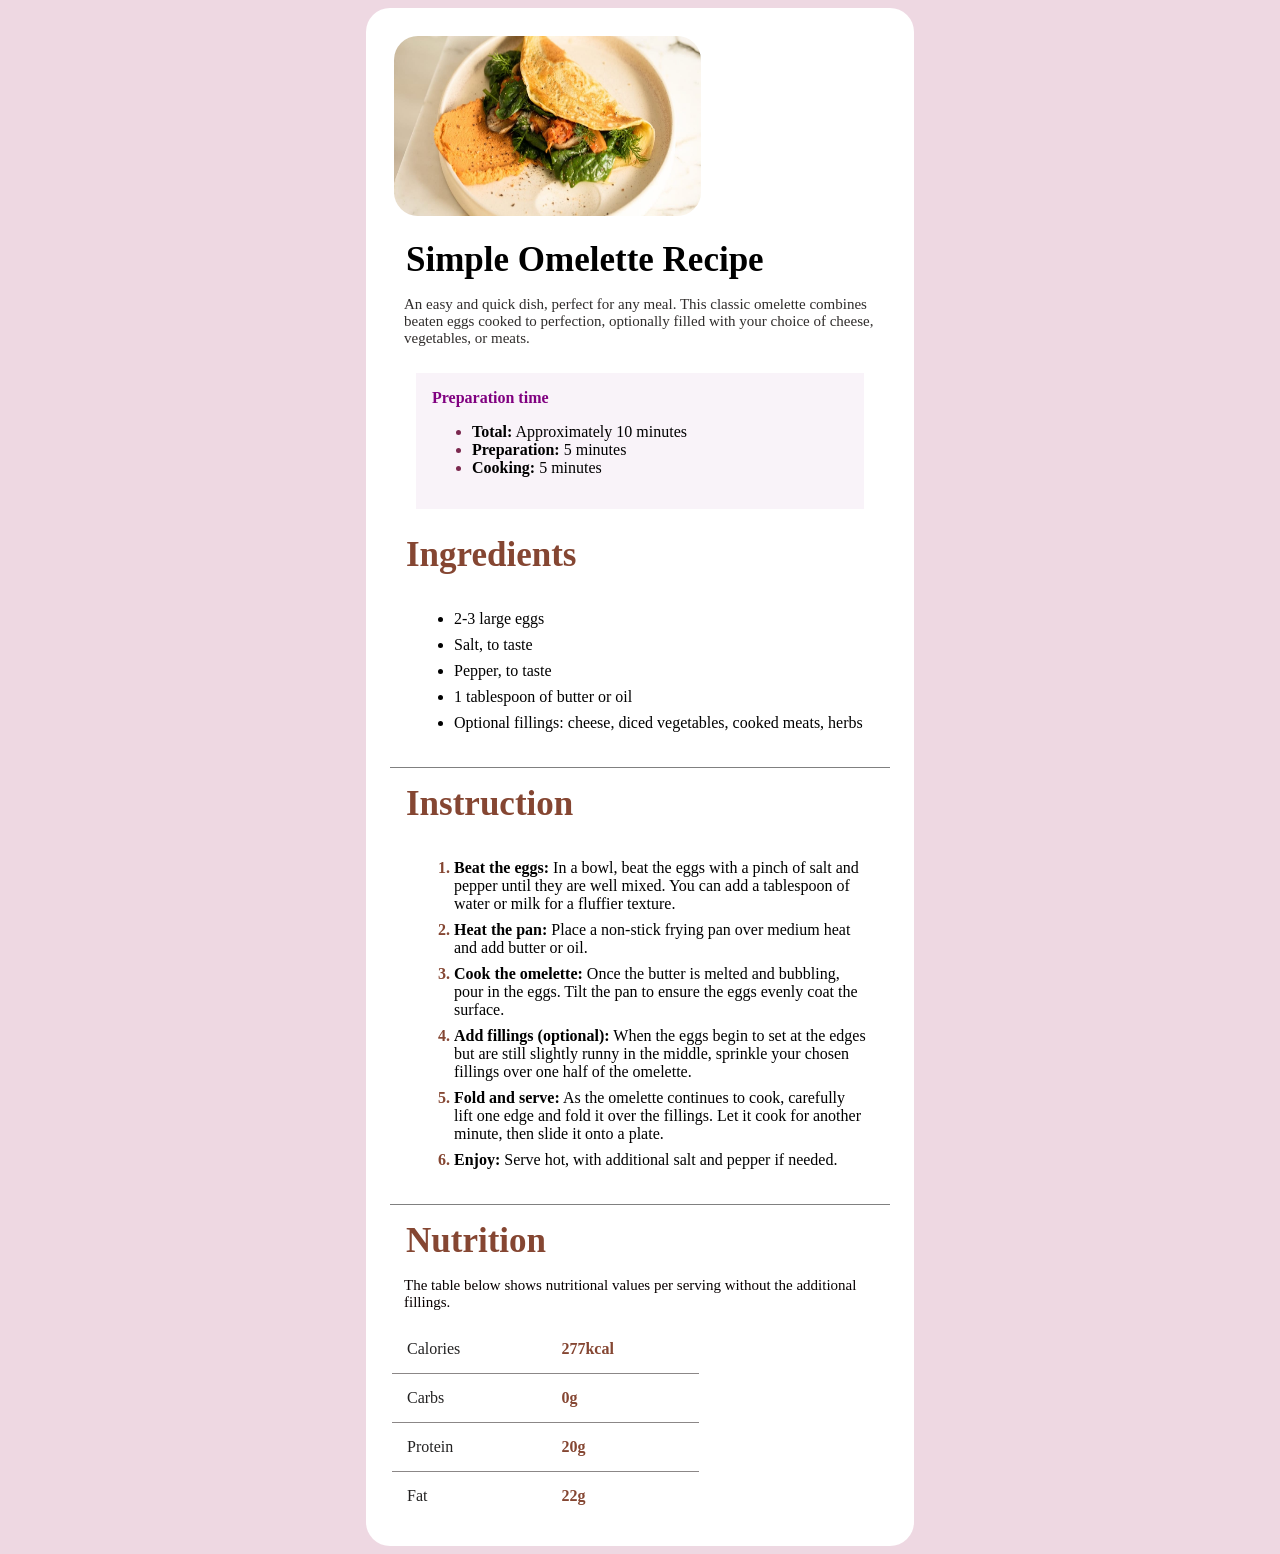
==== Reciepe Page/index.html @ 0fbe79b3 "first commit" ====
<!DOCTYPE html>
<html lang="en">

<head>
    <meta charset="UTF-8">
    <meta name="viewport" content="width=device-width, initial-scale=1.0">
    <title>Document</title>
    <link rel="stylesheet" href="style.css">
</head>

<body>
    <div class="card">
        <div class="image">
            <img src="image-omelette.jpeg" alt="">
        </div>
        <div class="content">
            Simple Omelette Recipe
        </div>
        <div class="line">
            An easy and quick dish, perfect for any meal. This classic omelette combines beaten eggs cooked to
            perfection, optionally filled with your choice of cheese, vegetables, or meats.</div>
        <div class="line1">
            Preparation time
            <ul>
                <li><b> Total:</b> Approximately 10 minutes</li>
                <li> <b>Preparation: </b> 5 minutes</li>
                <li> <b>Cooking:</b> 5 minutes</li>
            </ul>
        </div>
        <div class="line2">
            Ingredients
            <ul>
                <li>2-3 large eggs</li>
                <li>Salt, to taste </li>
                <li>Pepper, to taste</li>
                <li>1 tablespoon of butter or oil</li>
                <li> Optional fillings: cheese, diced vegetables, cooked meats, herbs</li>
            </ul>

        </div>
        <hr color="gray" size="1px">
        <div class="line2">
            Instruction
            <ol>
                <li><b>Beat the eggs:</b> In a bowl, beat the eggs with a pinch of salt and pepper until they are well
                    mixed. You can add a tablespoon of water or milk for a fluffier texture. </li>
                <li><b>Heat the pan:</b> Place a non-stick frying pan over medium heat and add butter or oil. </li>
                <li><b>Cook the omelette:</b> Once the butter is melted and bubbling, pour in the eggs. Tilt the pan to
                    ensure the eggs evenly coat the surface.</li>
                <li><b>Add fillings (optional):</b> When the eggs begin to set at the edges but are still slightly runny
                    in the middle, sprinkle your chosen fillings over one half of the omelette.</li>
                <li><b>Fold and serve:</b> As the omelette continues to cook, carefully lift one edge and fold it over
                    the fillings. Let it cook for another minute, then slide it onto a plate.</li>
                <li><b>Enjoy:</b> Serve hot, with additional salt and pepper if needed.</li>
            </ol>
        </div>
        <hr color="gray" size="1px">
        <div class="line2">
            Nutrition</div>
        <div class="line3">The table below shows nutritional values per serving without the additional fillings.</div>
        <table>
            <tr>
                <td> Calories </td>
                <td style="color:  hsl(14, 45%, 36%); font-weight: bold;">277kcal </td>
            </tr>
            <tr>
                <td> Carbs</td>
                <td style="color:  hsl(14, 45%, 36%);font-weight: bold;">0g </td>
            </tr>
            <tr>
                <td> Protein </td>
                <td style="color:  hsl(14, 45%, 36%);font-weight: bold;">20g </td>
            </tr>
            <tr>
                <td> Fat</td>
                <td style="color: hsl(14, 45%, 36%);font-weight: bold;">22g </td>
            </tr>

        </table>

    </div>
</body>

</html>
---- Reciepe Page/style.css ----
body {
    background-color: rgb(238, 216, 226);
    display: flex;

}

.card {
    background-color: white;
    margin: auto;
    padding: 24px;
    border-radius: 24px;
    height: auto;
    max-width: 500px;

}

.image {
    padding: 4px;
}

.image img {
    border-radius: 24px;
    width: 24vw;
    height: 20vh;
}

.content {
    font-size: 35px;
    font-weight: bold;
    margin: 16px;
}

.line {
    color: hsl(24, 5%, 18%);
    font-size: 15px;
    margin: 14px;
}

.line1 {
    color: purple;
    margin: 26px;
    padding: 16px;
    background-color: rgb(249, 243, 249);
    font-weight: bold;

}

.line1 li {
    color: black;
    font-weight: normal;
}

.line1 li::marker {
    color: hsl(332, 51%, 32%)
}

.line2 {
    color: hsl(14, 45%, 36%);
    font-weight: bold;
    font-size: 35px;
    margin: 16px;
    font-weight: bold;

}

.line2 li {
    font-weight: normal;
    color: black;
    font-size: 16px;
    margin: 8px;
}

.line2 ol ::marker {
    color: hsl(14, 45%, 36%);
    font-weight: bold;
}

.line3 {
    color: rgb(8, 0, 0);
    font-size: 15px;
    margin: 14px;
}

table {
    width: 24vw;
    border-collapse: collapse;
    margin: 2px;
}

td {
    color: rgb(35, 34, 34);
    padding: 15px;
}

tr {
    border-bottom: 1px solid rgb(139, 135, 135);
}

tr:last-child {
    border-bottom: none;
}
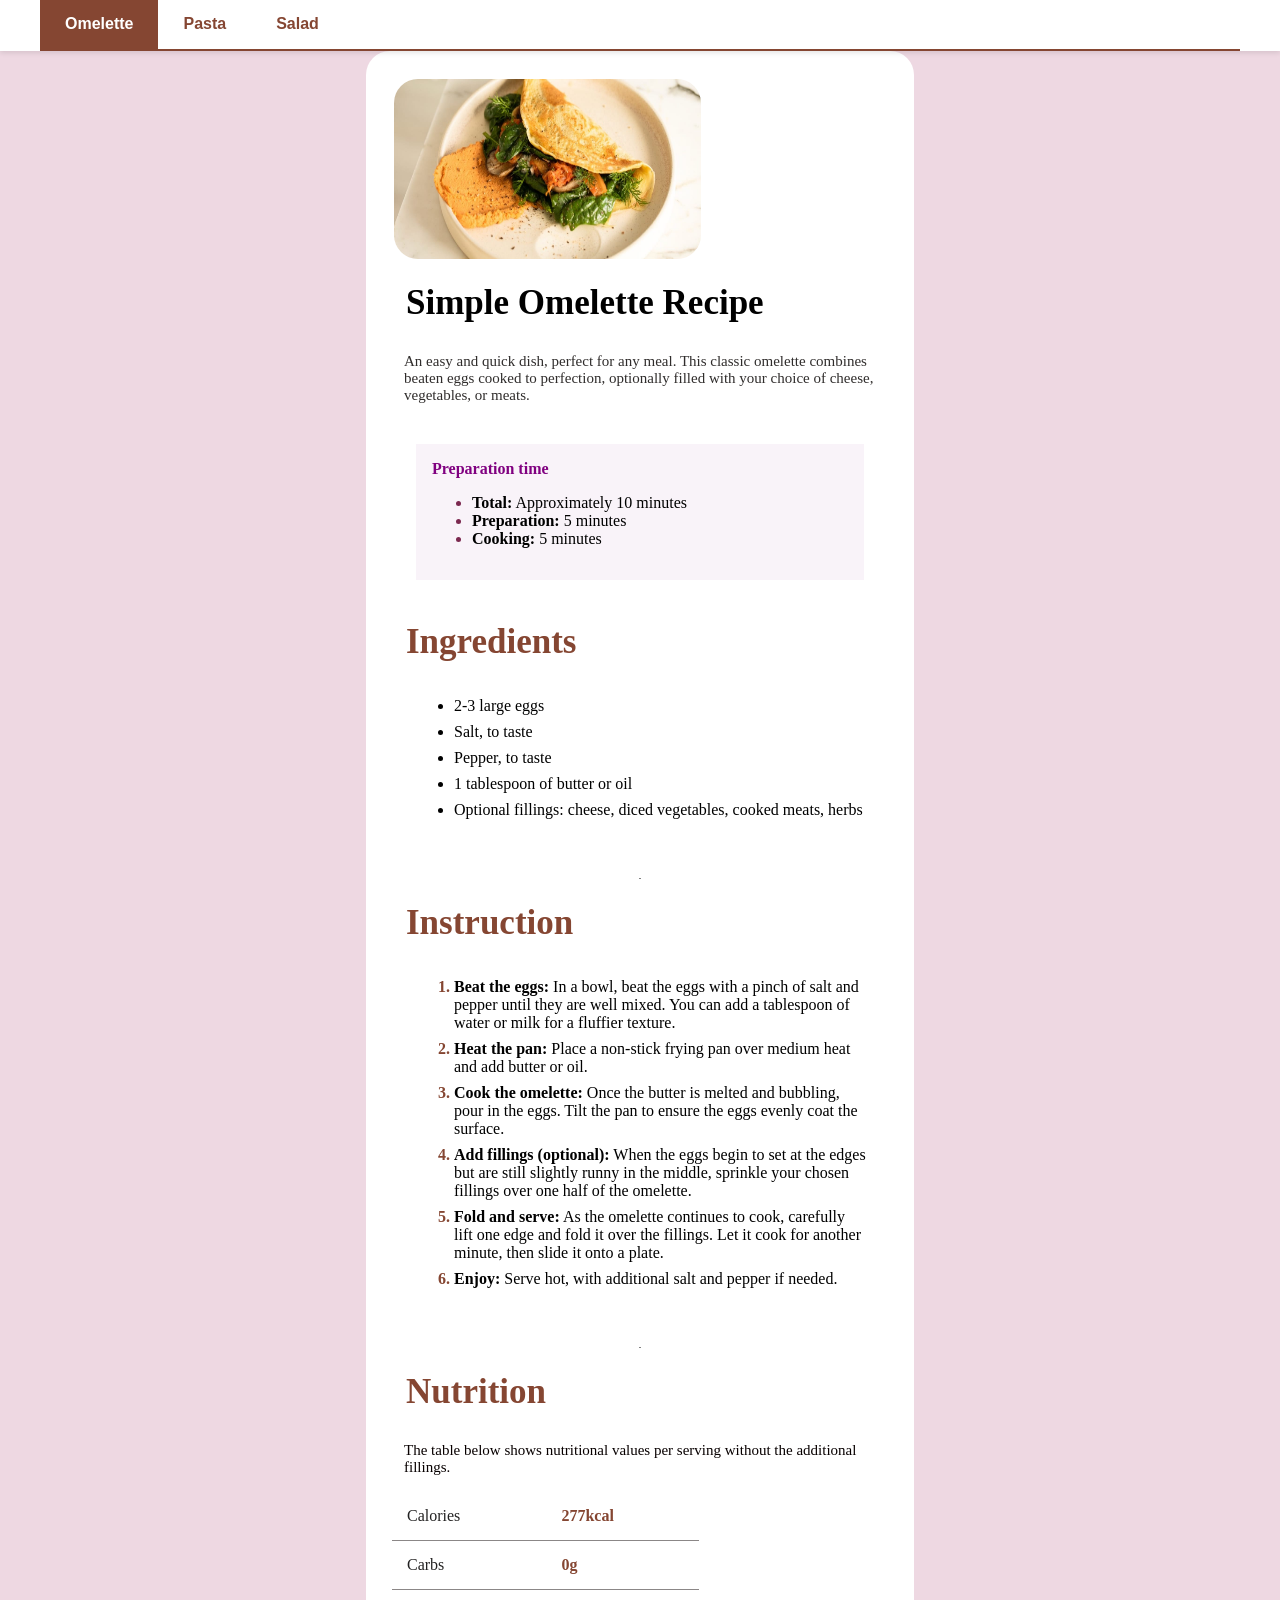
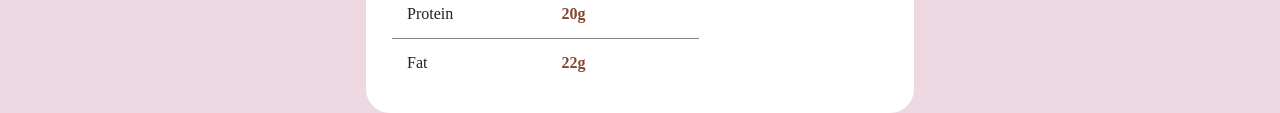
==== commit 3179015d: "Enhance recipe page layout and functionality with tabs for multiple recipes" ====
--- a/Reciepe Page/index.html
+++ b/Reciepe Page/index.html
@@ -4,81 +4,199 @@
 <head>
     <meta charset="UTF-8">
     <meta name="viewport" content="width=device-width, initial-scale=1.0">
-    <title>Document</title>
+    <title>Recipe Collection</title>
     <link rel="stylesheet" href="style.css">
 </head>
 
 <body>
-    <div class="card">
-        <div class="image">
-            <img src="image-omelette.jpeg" alt="">
-        </div>
-        <div class="content">
-            Simple Omelette Recipe
-        </div>
-        <div class="line">
-            An easy and quick dish, perfect for any meal. This classic omelette combines beaten eggs cooked to
-            perfection, optionally filled with your choice of cheese, vegetables, or meats.</div>
-        <div class="line1">
-            Preparation time
-            <ul>
-                <li><b> Total:</b> Approximately 10 minutes</li>
-                <li> <b>Preparation: </b> 5 minutes</li>
-                <li> <b>Cooking:</b> 5 minutes</li>
-            </ul>
-        </div>
-        <div class="line2">
-            Ingredients
-            <ul>
-                <li>2-3 large eggs</li>
-                <li>Salt, to taste </li>
-                <li>Pepper, to taste</li>
-                <li>1 tablespoon of butter or oil</li>
-                <li> Optional fillings: cheese, diced vegetables, cooked meats, herbs</li>
-            </ul>
-
-        </div>
-        <hr color="gray" size="1px">
-        <div class="line2">
-            Instruction
-            <ol>
-                <li><b>Beat the eggs:</b> In a bowl, beat the eggs with a pinch of salt and pepper until they are well
-                    mixed. You can add a tablespoon of water or milk for a fluffier texture. </li>
-                <li><b>Heat the pan:</b> Place a non-stick frying pan over medium heat and add butter or oil. </li>
-                <li><b>Cook the omelette:</b> Once the butter is melted and bubbling, pour in the eggs. Tilt the pan to
-                    ensure the eggs evenly coat the surface.</li>
-                <li><b>Add fillings (optional):</b> When the eggs begin to set at the edges but are still slightly runny
-                    in the middle, sprinkle your chosen fillings over one half of the omelette.</li>
-                <li><b>Fold and serve:</b> As the omelette continues to cook, carefully lift one edge and fold it over
-                    the fillings. Let it cook for another minute, then slide it onto a plate.</li>
-                <li><b>Enjoy:</b> Serve hot, with additional salt and pepper if needed.</li>
-            </ol>
-        </div>
-        <hr color="gray" size="1px">
-        <div class="line2">
-            Nutrition</div>
-        <div class="line3">The table below shows nutritional values per serving without the additional fillings.</div>
-        <table>
-            <tr>
-                <td> Calories </td>
-                <td style="color:  hsl(14, 45%, 36%); font-weight: bold;">277kcal </td>
-            </tr>
-            <tr>
-                <td> Carbs</td>
-                <td style="color:  hsl(14, 45%, 36%);font-weight: bold;">0g </td>
-            </tr>
-            <tr>
-                <td> Protein </td>
-                <td style="color:  hsl(14, 45%, 36%);font-weight: bold;">20g </td>
-            </tr>
-            <tr>
-                <td> Fat</td>
-                <td style="color: hsl(14, 45%, 36%);font-weight: bold;">22g </td>
-            </tr>
-
-        </table>
-
-    </div>
+    <div class="tabs-container">
+        <div class="tabs">
+            <button class="tab-btn active" data-tab="recipe1">Omelette</button>
+            <button class="tab-btn" data-tab="recipe2">Pasta</button>
+            <button class="tab-btn" data-tab="recipe3">Salad</button>
+        </div>
+    </div>
+
+    <!-- Recipe 1: Omelette -->
+    <div class="recipe-content active" id="recipe1">
+        <div class="card">
+            <div class="image">
+                <img src="image-omelette.jpeg" alt="Omelette">
+            </div>
+            <div class="content">
+                Simple Omelette Recipe
+            </div>
+            <div class="line">
+                An easy and quick dish, perfect for any meal. This classic omelette combines beaten eggs cooked to
+                perfection, optionally filled with your choice of cheese, vegetables, or meats.</div>
+            <div class="line1">
+                Preparation time
+                <ul>
+                    <li><b> Total:</b> Approximately 10 minutes</li>
+                    <li> <b>Preparation: </b> 5 minutes</li>
+                    <li> <b>Cooking:</b> 5 minutes</li>
+                </ul>
+            </div>
+            <div class="line2">
+                Ingredients
+                <ul>
+                    <li>2-3 large eggs</li>
+                    <li>Salt, to taste </li>
+                    <li>Pepper, to taste</li>
+                    <li>1 tablespoon of butter or oil</li>
+                    <li> Optional fillings: cheese, diced vegetables, cooked meats, herbs</li>
+                </ul>
+
+            </div>
+            <hr color="gray" size="1px">
+            <div class="line2">
+                Instruction
+                <ol>
+                    <li><b>Beat the eggs:</b> In a bowl, beat the eggs with a pinch of salt and pepper until they are well
+                        mixed. You can add a tablespoon of water or milk for a fluffier texture. </li>
+                    <li><b>Heat the pan:</b> Place a non-stick frying pan over medium heat and add butter or oil. </li>
+                    <li><b>Cook the omelette:</b> Once the butter is melted and bubbling, pour in the eggs. Tilt the pan to
+                        ensure the eggs evenly coat the surface.</li>
+                    <li><b>Add fillings (optional):</b> When the eggs begin to set at the edges but are still slightly runny
+                        in the middle, sprinkle your chosen fillings over one half of the omelette.</li>
+                    <li><b>Fold and serve:</b> As the omelette continues to cook, carefully lift one edge and fold it over
+                        the fillings. Let it cook for another minute, then slide it onto a plate.</li>
+                    <li><b>Enjoy:</b> Serve hot, with additional salt and pepper if needed.</li>
+                </ol>
+            </div>
+            <hr color="gray" size="1px">
+            <div class="line2">
+                Nutrition</div>
+            <div class="line3">The table below shows nutritional values per serving without the additional fillings.</div>
+            <table>
+                <tr>
+                    <td> Calories </td>
+                    <td style="color:  hsl(14, 45%, 36%); font-weight: bold;">277kcal </td>
+                </tr>
+                <tr>
+                    <td> Carbs</td>
+                    <td style="color:  hsl(14, 45%, 36%);font-weight: bold;">0g </td>
+                </tr>
+                <tr>
+                    <td> Protein </td>
+                    <td style="color:  hsl(14, 45%, 36%);font-weight: bold;">20g </td>
+                </tr>
+                <tr>
+                    <td> Fat</td>
+                    <td style="color: hsl(14, 45%, 36%);font-weight: bold;">22g </td>
+                </tr>
+
+            </table>
+
+        </div>
+    </div>
+
+    <!-- Recipe 2: Pasta -->
+    <div class="recipe-content" id="recipe2">
+        <div class="card">
+            <div class="content">
+                Classic Pasta Carbonara
+            </div>
+            <div class="line">
+                A traditional Italian pasta dish made with eggs, cheese, pancetta, and black pepper. Creamy, delicious, and ready in just 20 minutes.
+            </div>
+            <div class="line1">
+                Preparation time
+                <ul>
+                    <li><b> Total:</b> Approximately 20 minutes</li>
+                    <li> <b>Preparation: </b> 10 minutes</li>
+                    <li> <b>Cooking:</b> 10 minutes</li>
+                </ul>
+            </div>
+            <div class="line2">
+                Ingredients
+                <ul>
+                    <li>400g spaghetti or pasta of choice</li>
+                    <li>200g pancetta or guanciale, diced</li>
+                    <li>4 large eggs</li>
+                    <li>100g Pecorino Romano cheese, grated</li>
+                    <li>Black pepper, to taste</li>
+                    <li>Salt, to taste</li>
+                </ul>
+            </div>
+            <hr color="gray" size="1px">
+            <div class="line2">
+                Instruction
+                <ol>
+                    <li><b>Cook the pasta:</b> Bring a large pot of salted water to boil. Add pasta and cook until al dente.</li>
+                    <li><b>Fry the pancetta:</b> In a large skillet, fry diced pancetta over medium heat until crispy.</li>
+                    <li><b>Mix the eggs:</b> In a bowl, whisk together eggs, grated cheese, and black pepper.</li>
+                    <li><b>Combine:</b> Remove pasta from heat and reserve 1 cup of pasta water. Drain pasta and add to pancetta.</li>
+                    <li><b>Create the sauce:</b> Pour egg mixture over hot pasta, stirring constantly. Add pasta water gradually for creaminess.</li>
+                    <li><b>Serve:</b> Top with extra cheese and pepper. Serve immediately.</li>
+                </ol>
+            </div>
+        </div>
+    </div>
+
+    <!-- Recipe 3: Salad -->
+    <div class="recipe-content" id="recipe3">
+        <div class="card">
+            <div class="content">
+                Fresh Garden Salad
+            </div>
+            <div class="line">
+                A refreshing and healthy salad loaded with fresh vegetables, crispy greens, and a tangy vinaigrette. Perfect for any meal.
+            </div>
+            <div class="line1">
+                Preparation time
+                <ul>
+                    <li><b> Total:</b> Approximately 15 minutes</li>
+                    <li> <b>Preparation: </b> 15 minutes</li>
+                    <li> <b>Cooking:</b> 0 minutes</li>
+                </ul>
+            </div>
+            <div class="line2">
+                Ingredients
+                <ul>
+                    <li>200g mixed salad greens</li>
+                    <li>2 medium tomatoes, diced</li>
+                    <li>1 cucumber, sliced</li>
+                    <li>1 red bell pepper, diced</li>
+                    <li>100g feta cheese, crumbled</li>
+                    <li>3 tablespoons olive oil</li>
+                    <li>1 tablespoon balsamic vinegar</li>
+                    <li>Salt and pepper to taste</li>
+                </ul>
+            </div>
+            <hr color="gray" size="1px">
+            <div class="line2">
+                Instruction
+                <ol>
+                    <li><b>Prepare vegetables:</b> Wash and cut all vegetables into bite-sized pieces.</li>
+                    <li><b>Combine greens:</b> Place mixed greens in a large bowl.</li>
+                    <li><b>Add vegetables:</b> Top greens with tomatoes, cucumber, and bell pepper.</li>
+                    <li><b>Make dressing:</b> In a small bowl, whisk olive oil and balsamic vinegar together.</li>
+                    <li><b>Assemble:</b> Pour dressing over salad and toss gently.</li>
+                    <li><b>Serve:</b> Top with crumbled feta cheese and black pepper. Serve immediately.</li>
+                </ol>
+            </div>
+        </div>
+    </div>
+
+    <script>
+        const tabButtons = document.querySelectorAll('.tab-btn');
+        const recipeContents = document.querySelectorAll('.recipe-content');
+
+        tabButtons.forEach(button => {
+            button.addEventListener('click', () => {
+                const tabId = button.getAttribute('data-tab');
+
+                // Remove active class from all buttons and contents
+                tabButtons.forEach(btn => btn.classList.remove('active'));
+                recipeContents.forEach(content => content.classList.remove('active'));
+
+                // Add active class to clicked button and corresponding content
+                button.classList.add('active');
+                document.getElementById(tabId).classList.add('active');
+            });
+        });
+    </script>
 </body>
 
 </html>
--- a/Reciepe Page/style.css
+++ b/Reciepe Page/style.css
@@ -1,7 +1,55 @@
 body {
     background-color: rgb(238, 216, 226);
+    margin: 0;
+    padding: 0;
+}
+
+.tabs-container {
+    background-color: white;
+    position: sticky;
+    top: 0;
+    z-index: 100;
+    box-shadow: 0 2px 5px rgba(0, 0, 0, 0.1);
+}
+
+.tabs {
     display: flex;
+    gap: 0;
+    border-bottom: 2px solid hsl(14, 45%, 36%);
+    max-width: 1200px;
+    margin: 0 auto;
+}
 
+.tab-btn {
+    padding: 15px 25px;
+    background-color: transparent;
+    border: none;
+    cursor: pointer;
+    font-size: 16px;
+    font-weight: bold;
+    color: hsl(14, 45%, 36%);
+    transition: all 0.3s ease;
+    border-bottom: 3px solid transparent;
+    margin-bottom: -2px;
+}
+
+.tab-btn:hover {
+    background-color: rgb(249, 243, 249);
+}
+
+.tab-btn.active {
+    color: white;
+    background-color: hsl(14, 45%, 36%);
+    border-bottom-color: hsl(14, 45%, 36%);
+}
+
+.recipe-content {
+    display: none;
+    animation: fadeIn 0.3s ease;
+}
+
+.recipe-content.active {
+    display: block;
 }
 
 .card {
@@ -11,7 +59,8 @@
     border-radius: 24px;
     height: auto;
     max-width: 500px;
-
+    display: flex;
+    flex-direction: column;
 }
 
 .image {
@@ -98,4 +147,13 @@
 
 tr:last-child {
     border-bottom: none;
+}
+
+@keyframes fadeIn {
+    from {
+        opacity: 0;
+    }
+    to {
+        opacity: 1;
+    }
 }
